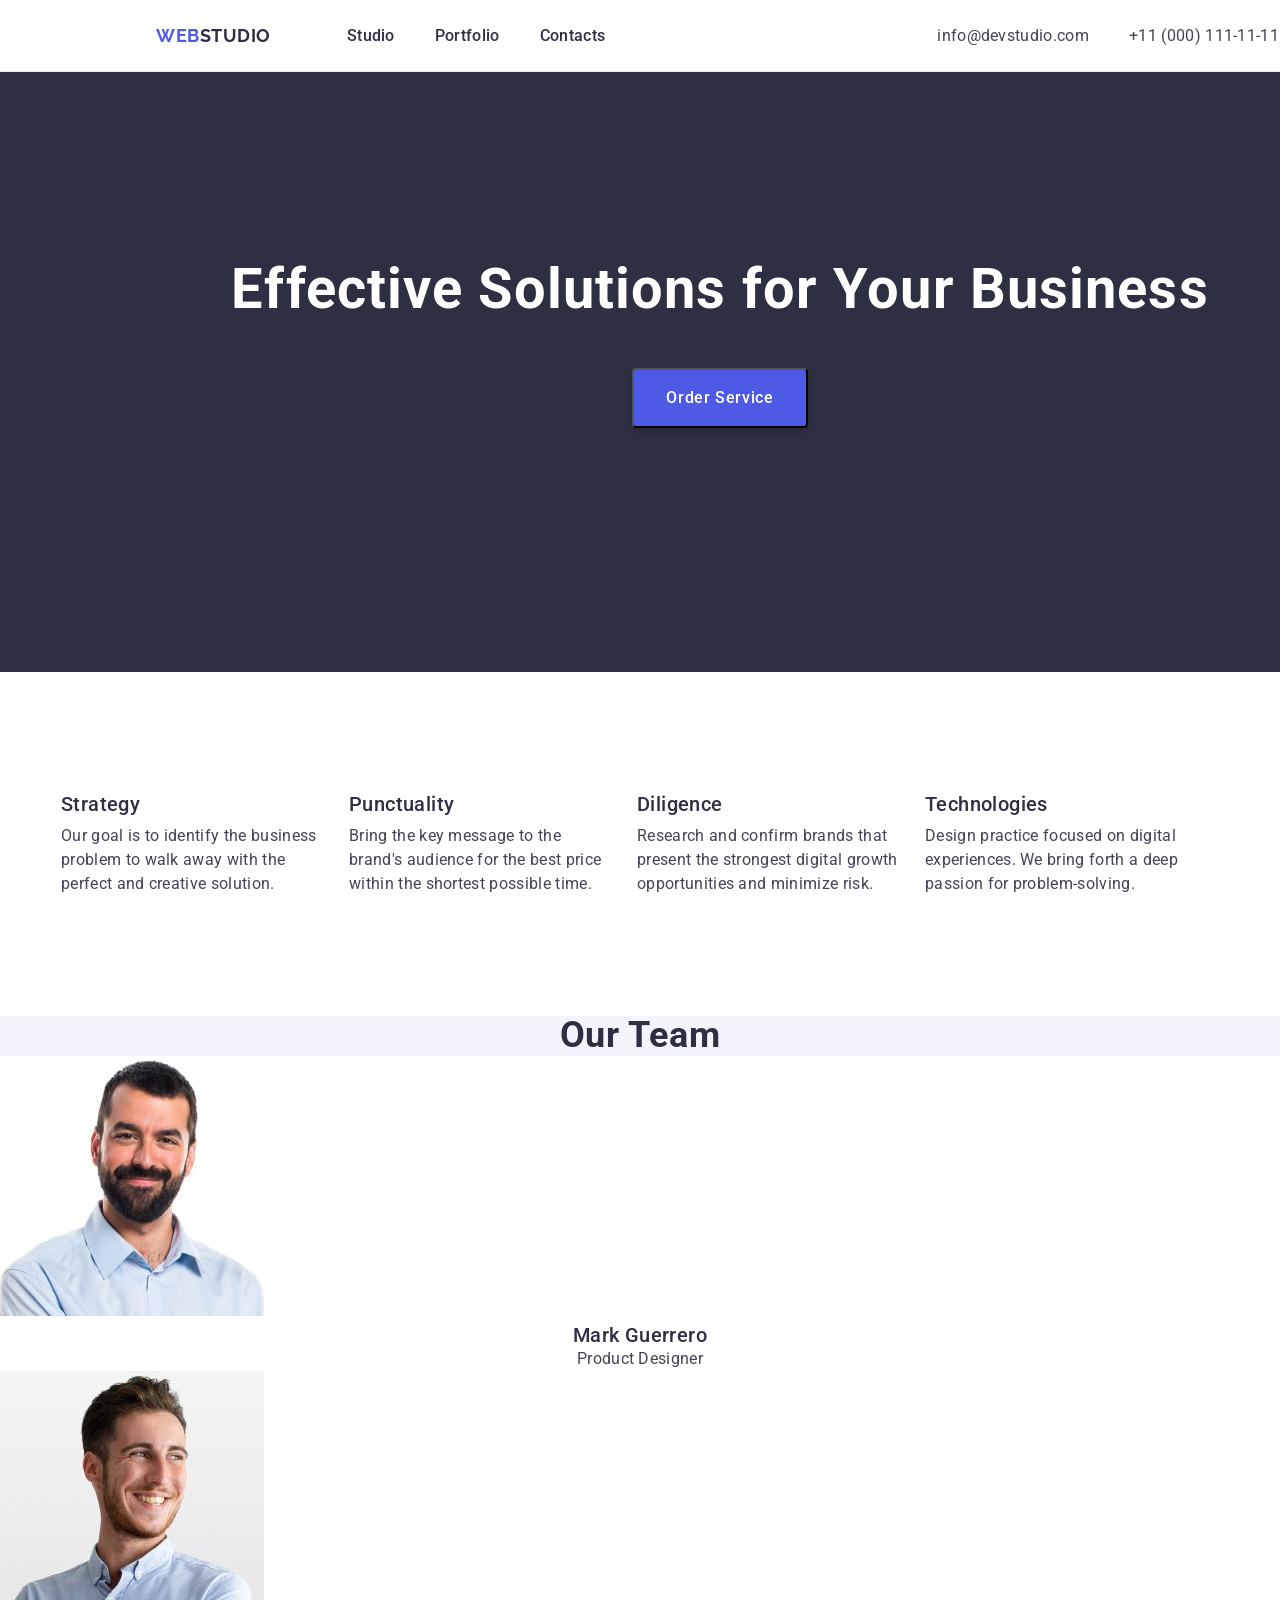
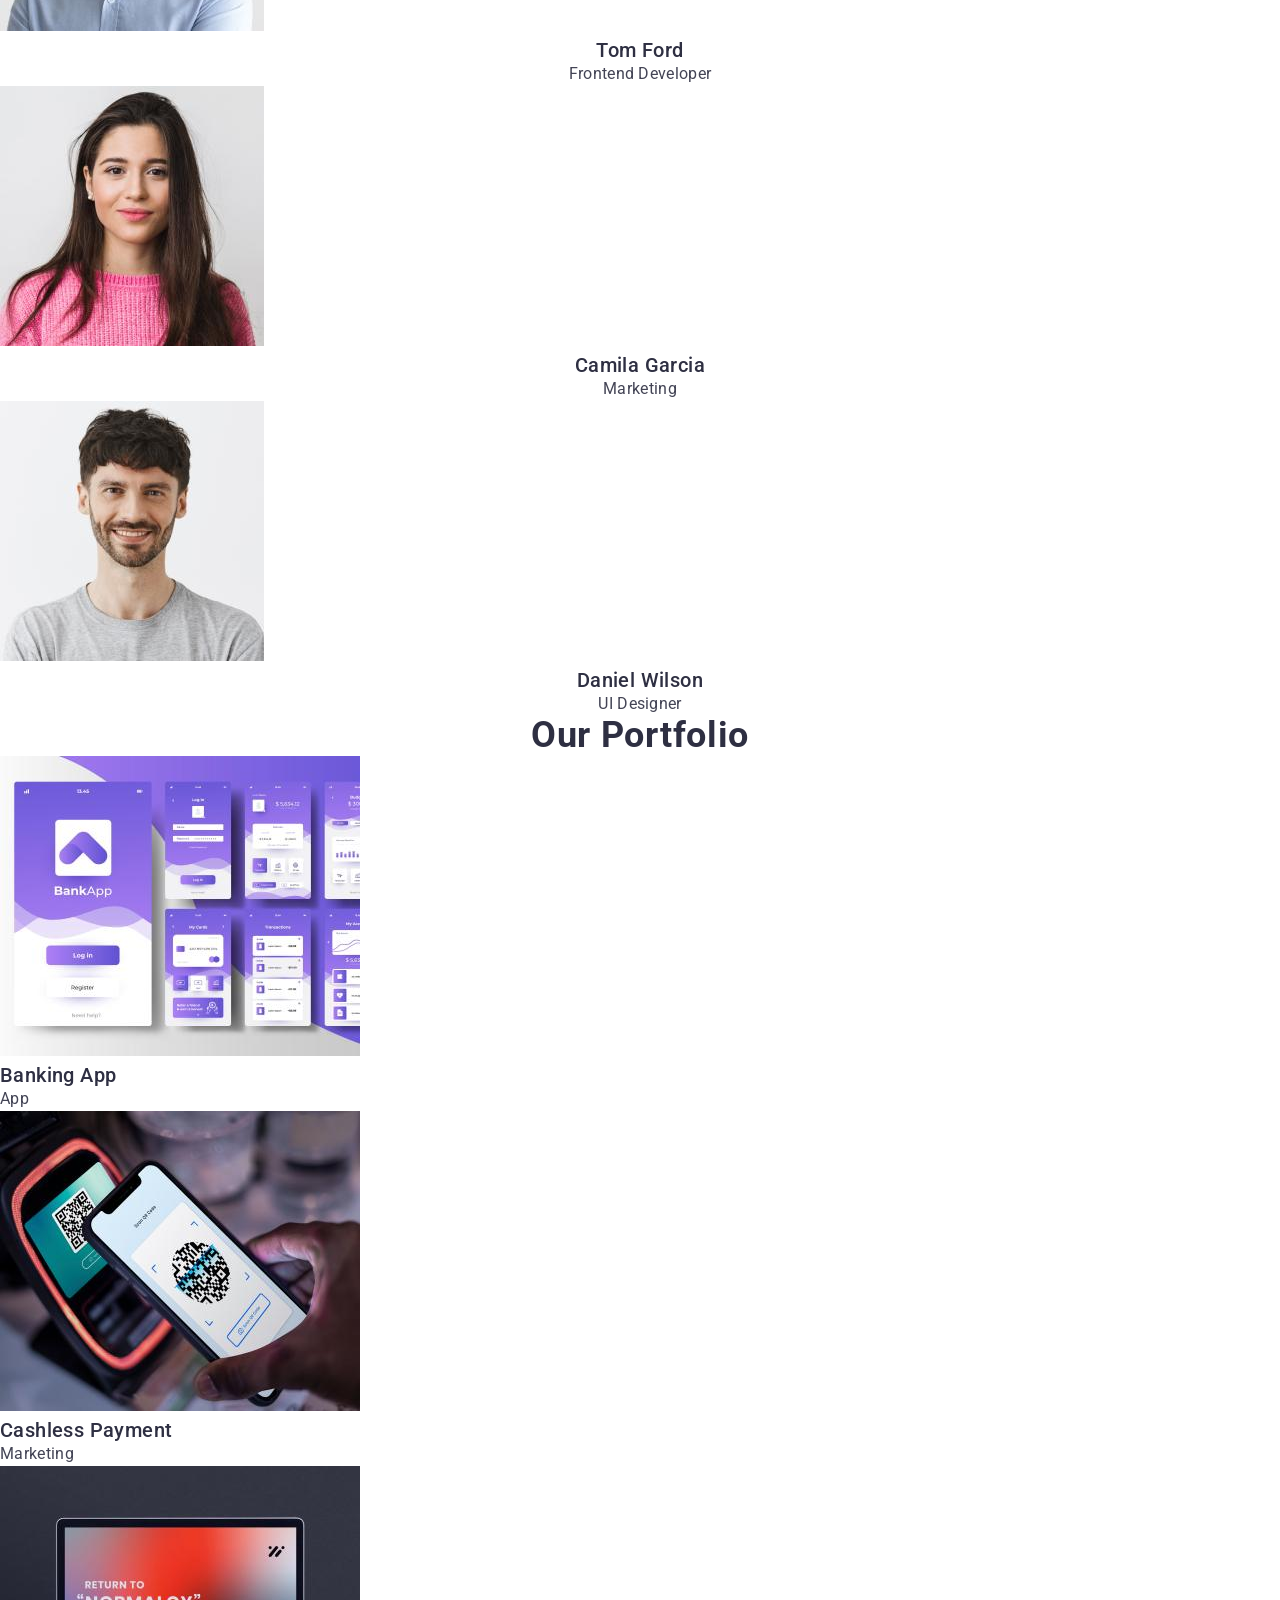
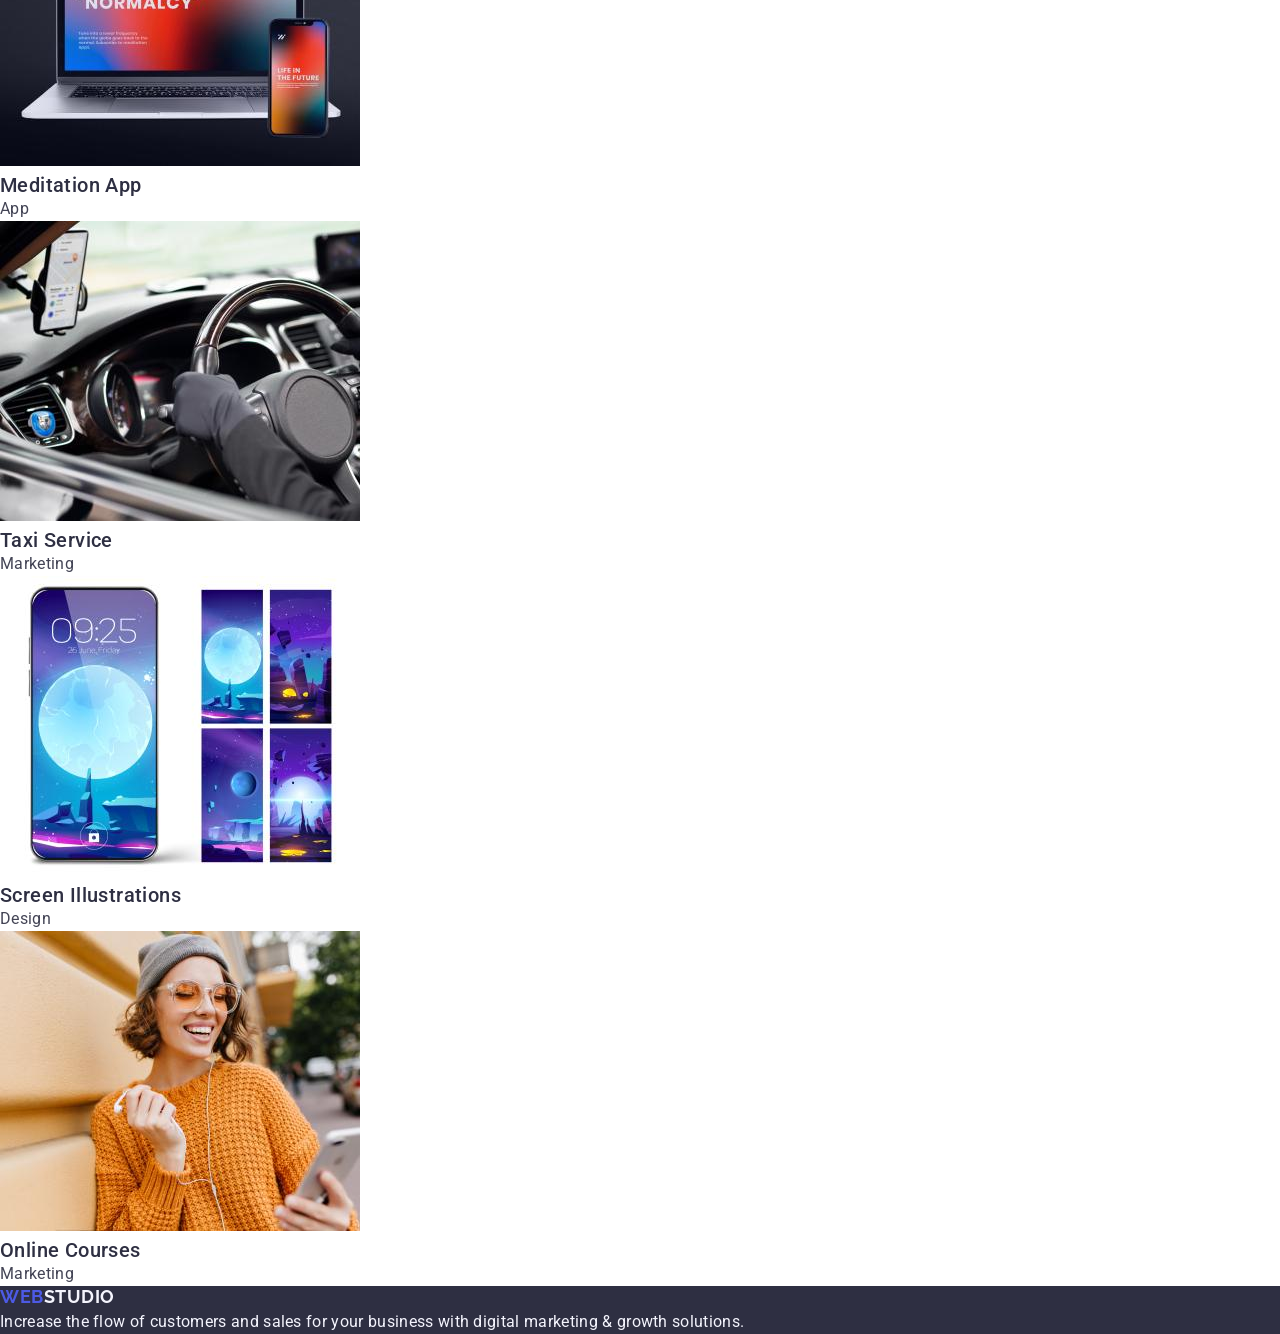
==== index.html @ db06103a "adds advantage" ====
<!DOCTYPE html>
<html lang="en">
<head>
    <meta charset="UTF-8">
    <meta name="viewport" content="width=device-width, initial-scale=1.0">
    <title>Document</title>
    <link rel="stylesheet" href="https://cdnjs.cloudflare.com/ajax/libs/modern-normalize/2.0.0/modern-normalize.css"/>
    <link rel="stylesheet" href="./css/style.css"/>
    <link rel="preconnect" href="https://fonts.googleapis.com">
    <link rel="preconnect" href="https://fonts.gstatic.com" crossorigin>
    <link href="https://fonts.googleapis.com/css2?family=Raleway:wght@800&family=Roboto:wght@400;500;700;900&display=swap"
        rel="stylesheet">

</head>

<body>
    <header class="header">
      
       <div class="container">
           
                <nav class="nav">
                       
                    <a href="./index.html" class="logo">Web<span class="web">Studio</span></a>
        
                    <ul class="nav-list">
                        <li><a href="./index.html" class="nav-link">Studio</a></li>
                        <li><a href="" class="nav-link">Portfolio</a></li>
                        <li><a href="" class="nav-link">Contacts</a></li>
                    </ul>
        
                </nav>
        
                <address>
                    <ul class="address-list">
                        <li><a href="mailto:info@devstudio.com" class="address-link">info@devstudio.com</a></li>
                        <li><a href="tel:+110001111111" class="address-link">+11 (000) 111-11-11</a></li>
                    </ul>
                </address>
       </div>
      

    </header>
    
    <main>
       
        <section class="hero"> 

    <div class="container">
        
            <h1 class="main-title">Effective Solutions for Your Business</h1>
            <button class="button" type="button">Order Service</button>
    </div>

        </section>

         <section class="advantage">

          <div class="container">
                <h2 hidden class="title">Advantage</h2>
    
                <ul class="advantage-list">
                    <li class="advantage-item">
                        <h3 class="advantage-title">Strategy</h3>
                        <p class="advantage-text">Our goal is to identify the business problem to walk away with the perfect and creative solution.</p>
                    </li>
                    <li class="advantage-item">
                        <h3 class="advantage-title">Punctuality</h3>
                        <p class="advantage-text">Bring the key message to the brand's audience for the best price within the shortest possible time.</p>
                    </li>
                    <li class="advantage-item">
                        <h3 class="advantage-title">Diligence</h3>
                        <p class="advantage-text">Research and confirm brands that present the strongest digital growth opportunities and minimize risk.</p>
                    </li>
                    <li class="advantage-item">
                        <h3 class="advantage-title">Technologies</h3>
                        <p class="advantage-text">Design practice focused on digital experiences. We bring forth a deep passion for problem-solving.</p>
                    </li>
                </ul>
          </div>
         </section>

        <section class="team">

            
            <h2 class="title">Our Team</h2>

            <ul class="team-list">
                <li class="card">
                    <img src="./images/MarkGuerrero.jpg" alt="Mark Guerrero" width="264" height="260" />
                    <h3 class="name">Mark Guerrero</h3>
                    <p class="team-text">Product Designer</p>
                </li>
                <li class="card">
                    <img src="./images/TomFord.jpg" alt="Tom Ford" width="264" height="260" />
                    <h3 class="name">Tom Ford</h3>
                    <p class="team-text">Frontend Developer</p>
                </li>
                <li class="card">
                    <img src="./images/CamilaGarcia.jpg" alt="Camila Garcia" width="264" height="260" />
                    <h3 class="name">Camila Garcia</h3>
                    <p class="team-text">Marketing</p>
                </li>
                <li class="card">
                    <img src="./images/DanielWilson.jpg" alt="Daniel Wilson" width="264" height="260" />
                    <h3 class="name">Daniel Wilson</h3>
                    <p class="team-text">UI Designer</p>
                </li>
            </ul>

        </section>

        <section class="portfolio">

            <h2 class="title">Our Portfolio</h2>

            <ul class="app-list">
                <li>
                    <img src="./images/bankingapp.jpg" alt="Banking App" width="360" height="300"/>
                    <h3 class="app">Banking App</h3>
                    <p class="app-text">App</p>
                </li>
                <li>
                    <img src="./images/cashlesspayment.jpg" alt="Cashless Payment" width="360" height="300"/>
                    <h3 class="app">Cashless Payment</h3>
                    <p class="app-text">Marketing</p>
                </li>
                <li>
                    <img src="./images/meditationapp.jpg" alt="Meditation App" width="360" height="300"/>
                    <h3 class="app">Meditation App</h3>
                    <p class="app-text">App</p>
                </li>
                <li>
                    <img src="./images/taxiservice.jpg" alt="Taxi Service" width="360" height="300"/>
                    <h3 class="app">Taxi Service</h3>
                    <p class="app-text">Marketing</p>
                </li>
                <li>
                    <img src="./images/screenjllustrations.jpg" alt="Screen Illustrations" width="360" height="300"/>
                    <h3 class="app">Screen Illustrations</h3>
                    <p class="app-text">Design</p>
                </li>
                <li>
                    <img src="./images/onlinecourses.jpg" alt="Online Courses" width="360" height="300"/>
                    <h3 class="app">Online Courses</h3>
                    <p class="app-text">Marketing</p>
                </li>
            </ul>
        </section>
        
    </main>

    <footer class="footer">
        <a href="./index.html" class="footer-logo">Web<span class="studio">Studio</span></a>
        <p class="footer-text">Increase the flow of customers and sales for your business with digital marketing & growth solutions.</p>
    </footer>
</body>
</html>
---- css/style.css ----
body{
    font-family: "Roboto", sans-serif;
    font-size: 16px;
    line-height: 24px;
    color: #434455;
    background-color: #FFFFFF;
}

h1,
h2,
h3,
p {
    margin-top: 0;
    margin-bottom: 0;
}

ul{
    list-style-type: none;
}

ul,
ol {
    margin-top: 0;
    margin-bottom: 0;
    padding-left: 0;
}

a{ 
    text-decoration: none;
    font-style: normal;
    letter-spacing: 0.02em;
}
a:hover,
a:focus{
    color: #404BBF;
}


p{
    font-size: 16px;
    line-height: 1.5;
    letter-spacing: 0.02em;
    color: #434455;
}
.container {
    max-width: 1158px;
    margin-left: 156px;
    margin-right: 156px;
}

/* HEADER */

.header {
    display: flex;
    justify-content: space-between;
    align-items: center;
    width: 1440px;
    height: 72px;
    flex-shrink: 0;
    border-bottom: 1px solid var(--CORNFLOWER, #E7E9FC);
    padding-top: 24px;
    padding-bottom: 24px;
    margin-right: auto;
    margin-left: auto;
}

.header .container {
    display: flex;
}

.logo{
    font-family: "Raleway",sans-serif;
    font-size: 18px;
    font-weight: bold;
    line-height: 1.17;
    letter-spacing: 0.03em;
    text-transform: uppercase;
    color: #4D5AE5
}

.web{
    color: #2E2F42;
}

/* NAV */

.nav {
    display: flex;
    align-items: center;
}

.nav-list {
    display: inline-flex;
    align-items: flex-start;
    gap: 40px;
    margin-left: 76px;
    margin-right: 332px;
}
.nav-link{
    line-height: 1.5;
    letter-spacing: 0.02em;
    font-weight: 500;
    color: #2E2F42;
}

.list-link:active{
   text-decoration: underline;
   color: #404BBF;
}

.address-list {
    display: flex;
    gap: 40px;
}

.address-link{
    font-size: 16px;
    line-height: 1.5;
    letter-spacing: 0.02em;
    color: #434455;
}

  /* HERO */

  .main-title{
    text-align: center;
    font-size: 56px;
    line-height: 1.07;
    letter-spacing: 0.02em;
   color: #FFFFFF;
   margin-top: 68px;
  }

 .hero{
    padding-top: 120px;
    padding-bottom: 120px;
    width: 1440px;
    height: 600px;
    flex-shrink: 0;
    background-color: #2E2F42;
    margin-left: auto;
    margin-right: auto;
 }

 .button{
    font-family: "Roboto", sans-serif;
    font-weight: 500;
    font-size: 16px;
    line-height: 1.5;
    letter-spacing: 0.04em;
    color: #FFFFFF;
    background-color: #4D5AE5;
    cursor: pointer;

    display: block;
    padding: 16px 32px;
    align-items: flex-start;
    gap: 10px;
    border-radius: 4px;
    box-shadow: 0px 4px 4px 0px rgba(0, 0, 0, 0.15);
    margin-top: 48px;
    margin-bottom: 68px;
   margin-left: auto;
   margin-right: auto;
 }
 .button:hover,
 .button:focus{
    background-color: #404BBF;
 }

 /* ADVANTAGE */

.advantage {
    padding-top: 120px;
    padding-bottom: 120px;
    
   
}

.advantage .container {
    margin-left: auto;
    margin-right: auto;
}

 .advantage-title{
    font-size: 20px;
    font-weight: 500;
    line-height: 1.2;
    letter-spacing: 0.02em;
    color: #2E2F42;
 }

 .advantage-list {
    display: flex;
    gap: 24px; 
  
 }

 .advantage-item {
    display: flex;
        width: 264px;
        flex-direction: column;
        align-items: flex-start;
        gap: 8px;
 }
 .advantage-text{
    font-size: 16px;
    line-height: 1.5;
    letter-spacing: 0.02em;
    color: #434455;
 }


  /* OUR TEAM */

.team{
    background-color: #F4F4FD;
}

  .title{
    font-size: 36px;
    line-height: 1.11;
    letter-spacing: 0.02em;
    text-align: center;
    text-transform: capitalize;
    color: #2E2F42;
  }
.name{
    text-align: center;
    font-size: 20px;
    font-weight: 500;
    line-height: 1.2;
    letter-spacing: 0.02em;
    color: #2E2F42;
}
.team-text{
    text-align: center;
    font-size: 16px;
    line-height: 1.5;
    letter-spacing: 0.02em;
    color: #434455;
}
.card{
    color: #2E2F42;
    background-color: #FFFFFF;
}

  /* PORTFOLIO */

.title{
    font-size: 36px;
    line-height: 1.11;
    letter-spacing: 0.02em;
    text-align: center;
    text-transform: capitalize;
    color: #2E2F42;
  }

.app{
    font-size: 20px;
    font-weight: 500;
    line-height: 1.2;
    letter-spacing: 0.02em;
    color: #2E2F42;     
    }

.app-text{
    font-size: 16px;
    line-height: 1.5;
    letter-spacing: 0.02em;
    color: #434455;
  }



 /* FOOTER */

 .footer{
    background-color: #2E2F42;
 }

 .footer-logo{
    font-family: "Raleway",sans-serif;
    font-size: 18px;
    font-weight: bold;
    line-height: 1.17;
    letter-spacing: 0.03em;
    text-transform: uppercase;
    color: #4D5AE5;
 }
 .studio{
    color: #F4F4FD;
 }
 .footer-text{
     line-height: 1.5;
     letter-spacing: 0.02em;
     color: #F4F4FD;
 }
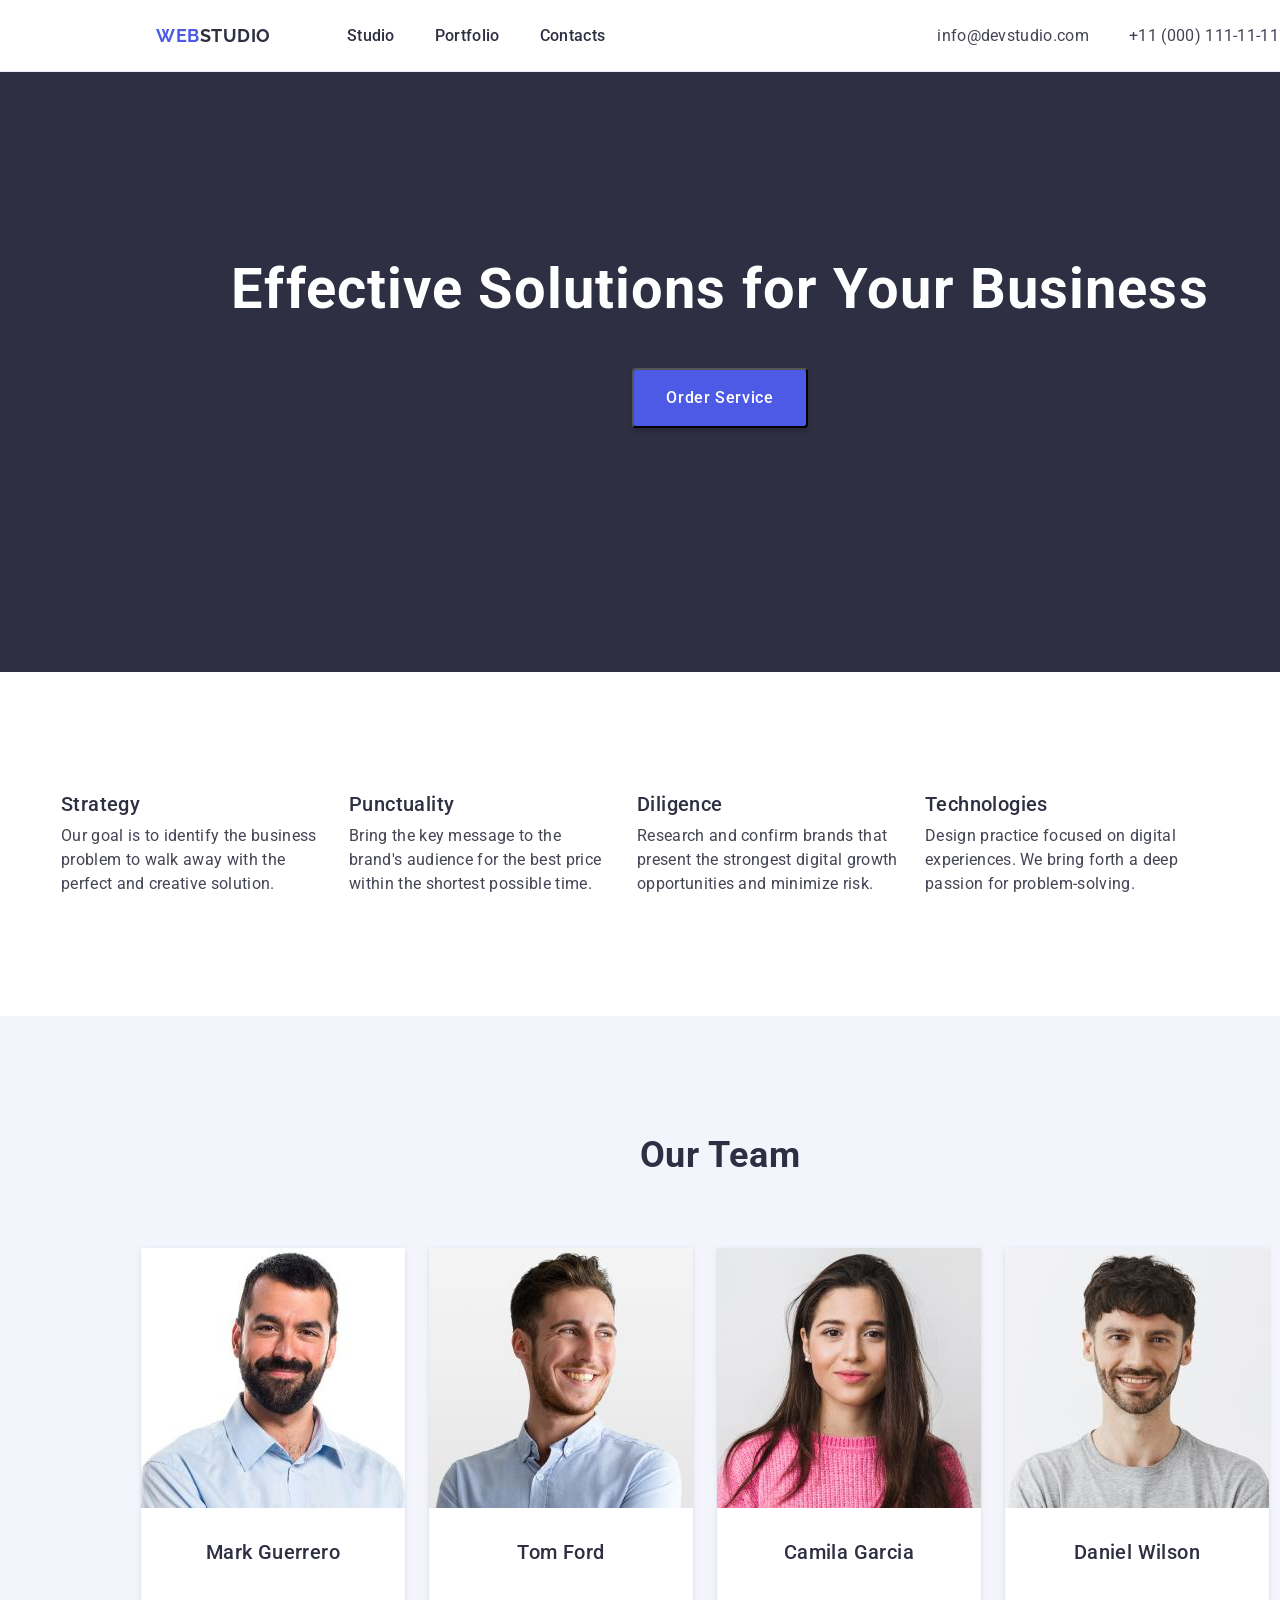
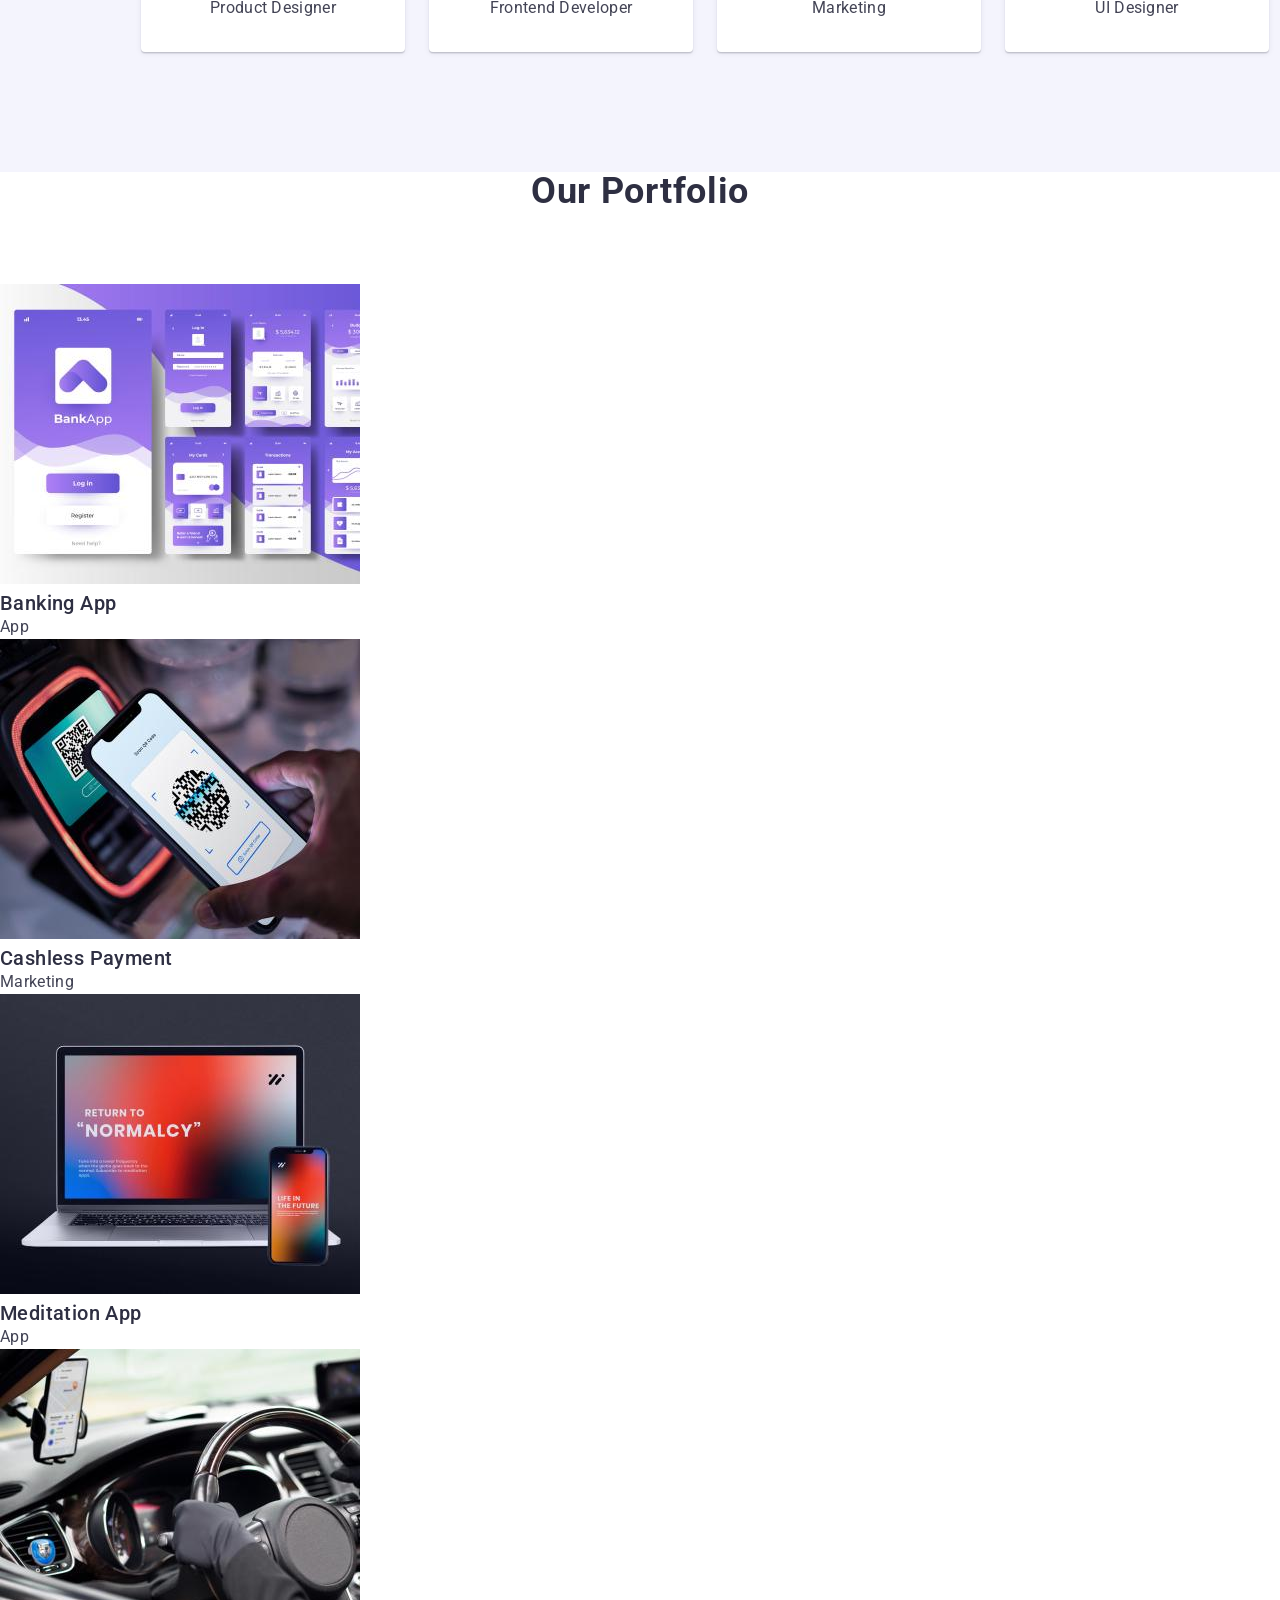
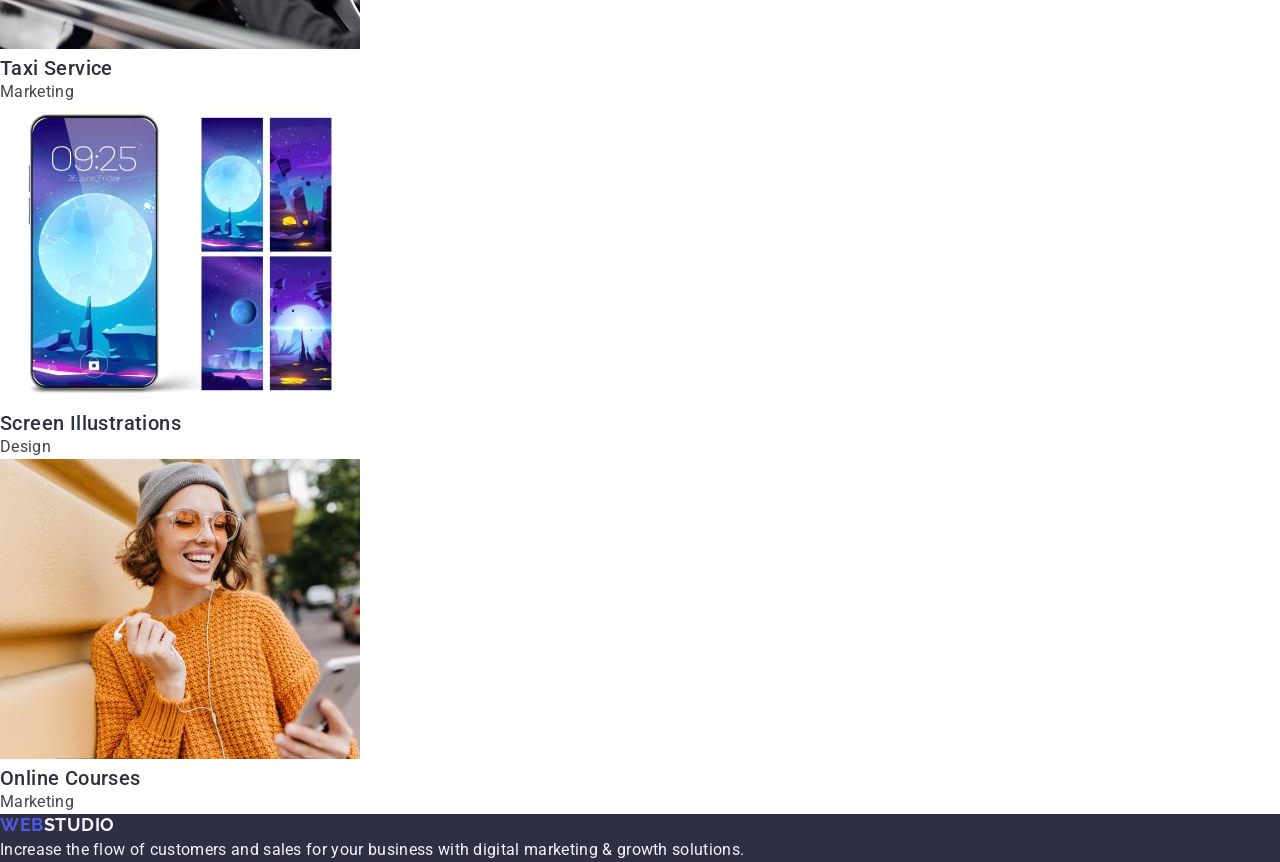
==== commit 72448270: "adds our team" ====
--- a/index.html
+++ b/index.html
@@ -81,31 +81,33 @@
 
         <section class="team">
 
-            
-            <h2 class="title">Our Team</h2>
-
-            <ul class="team-list">
-                <li class="card">
-                    <img src="./images/MarkGuerrero.jpg" alt="Mark Guerrero" width="264" height="260" />
-                    <h3 class="name">Mark Guerrero</h3>
-                    <p class="team-text">Product Designer</p>
-                </li>
-                <li class="card">
-                    <img src="./images/TomFord.jpg" alt="Tom Ford" width="264" height="260" />
-                    <h3 class="name">Tom Ford</h3>
-                    <p class="team-text">Frontend Developer</p>
-                </li>
-                <li class="card">
-                    <img src="./images/CamilaGarcia.jpg" alt="Camila Garcia" width="264" height="260" />
-                    <h3 class="name">Camila Garcia</h3>
-                    <p class="team-text">Marketing</p>
-                </li>
-                <li class="card">
-                    <img src="./images/DanielWilson.jpg" alt="Daniel Wilson" width="264" height="260" />
-                    <h3 class="name">Daniel Wilson</h3>
-                    <p class="team-text">UI Designer</p>
-                </li>
-            </ul>
+          <div class="container">
+                
+                <h2 class="title">Our Team</h2>
+    
+                <ul class="team-list">
+                    <li class="team-card">
+                        <img src="./images/MarkGuerrero.jpg" alt="Mark Guerrero" width="264" height="260" />
+                        <h3 class="name">Mark Guerrero</h3>
+                        <p class="team-text">Product Designer</p>
+                    </li>
+                    <li class="team-card">
+                        <img src="./images/TomFord.jpg" alt="Tom Ford" width="264" height="260" />
+                        <h3 class="name">Tom Ford</h3>
+                        <p class="team-text">Frontend Developer</p>
+                    </li>
+                    <li class="team-card">
+                        <img src="./images/CamilaGarcia.jpg" alt="Camila Garcia" width="264" height="260" />
+                        <h3 class="name">Camila Garcia</h3>
+                        <p class="team-text">Marketing</p>
+                    </li>
+                    <li class="team-card">
+                        <img src="./images/DanielWilson.jpg" alt="Daniel Wilson" width="264" height="260" />
+                        <h3 class="name">Daniel Wilson</h3>
+                        <p class="team-text">UI Designer</p>
+                    </li>
+                </ul>
+          </div>
 
         </section>
 
--- a/css/style.css
+++ b/css/style.css
@@ -174,7 +174,6 @@
     padding-top: 120px;
     padding-bottom: 120px;
     
-   
 }
 
 .advantage .container {
@@ -213,19 +212,47 @@
 
   /* OUR TEAM */
 
+.team .container {
+    margin-left: auto;
+    margin-right: auto;
+}
+
 .team{
+    width: 1440px;
+    padding-top: 120px;
+    padding-bottom: 120px;
+    margin-left: auto;
+    margin-right: auto;
     background-color: #F4F4FD;
 }
 
-  .title{
+  .title {
     font-size: 36px;
     line-height: 1.11;
     letter-spacing: 0.02em;
     text-align: center;
     text-transform: capitalize;
     color: #2E2F42;
+    margin-bottom: 72px;
   }
-.name{
+
+.team-list {
+    display: flex;
+    gap: 24px;
+}  
+
+.team-card {
+    display: inline-flex;
+        padding-bottom: 32px;
+        flex-direction: column;
+        justify-content: center;
+        align-items: center;
+        gap: 32px;
+        border-radius: 0px 0px 4px 4px;
+        background: var(--WHITE, #FFF);
+        box-shadow: 0px 2px 1px 0px rgba(46, 47, 66, 0.08), 0px 1px 1px 0px rgba(46, 47, 66, 0.16), 0px 1px 6px 0px rgba(46, 47, 66, 0.08);
+}
+.name {
     text-align: center;
     font-size: 20px;
     font-weight: 500;
@@ -233,14 +260,14 @@
     letter-spacing: 0.02em;
     color: #2E2F42;
 }
-.team-text{
-    text-align: center;
-    font-size: 16px;
-    line-height: 1.5;
-    letter-spacing: 0.02em;
-    color: #434455;
-}
-.card{
+.team-text {
+    text-align: center;
+    font-size: 16px;
+    line-height: 1.5;
+    letter-spacing: 0.02em;
+    color: #434455;
+}
+.team-card {
     color: #2E2F42;
     background-color: #FFFFFF;
 }
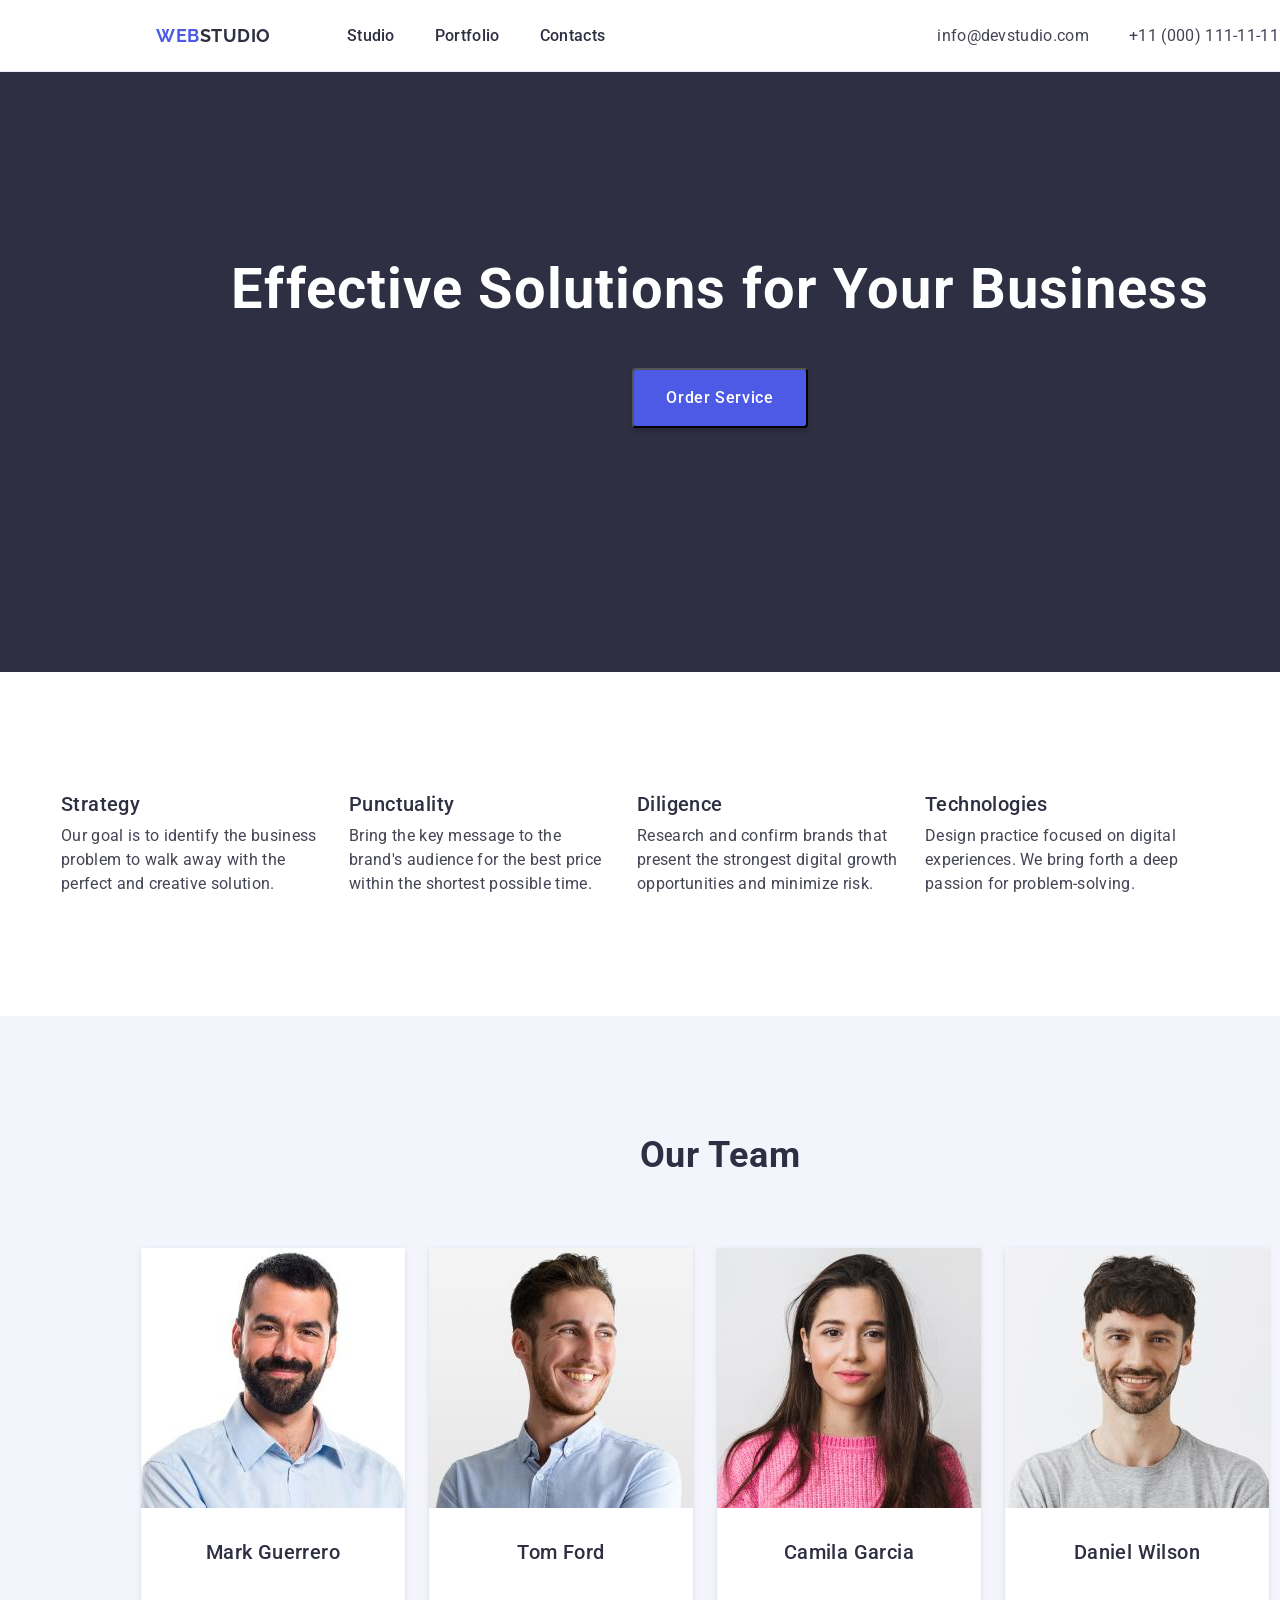
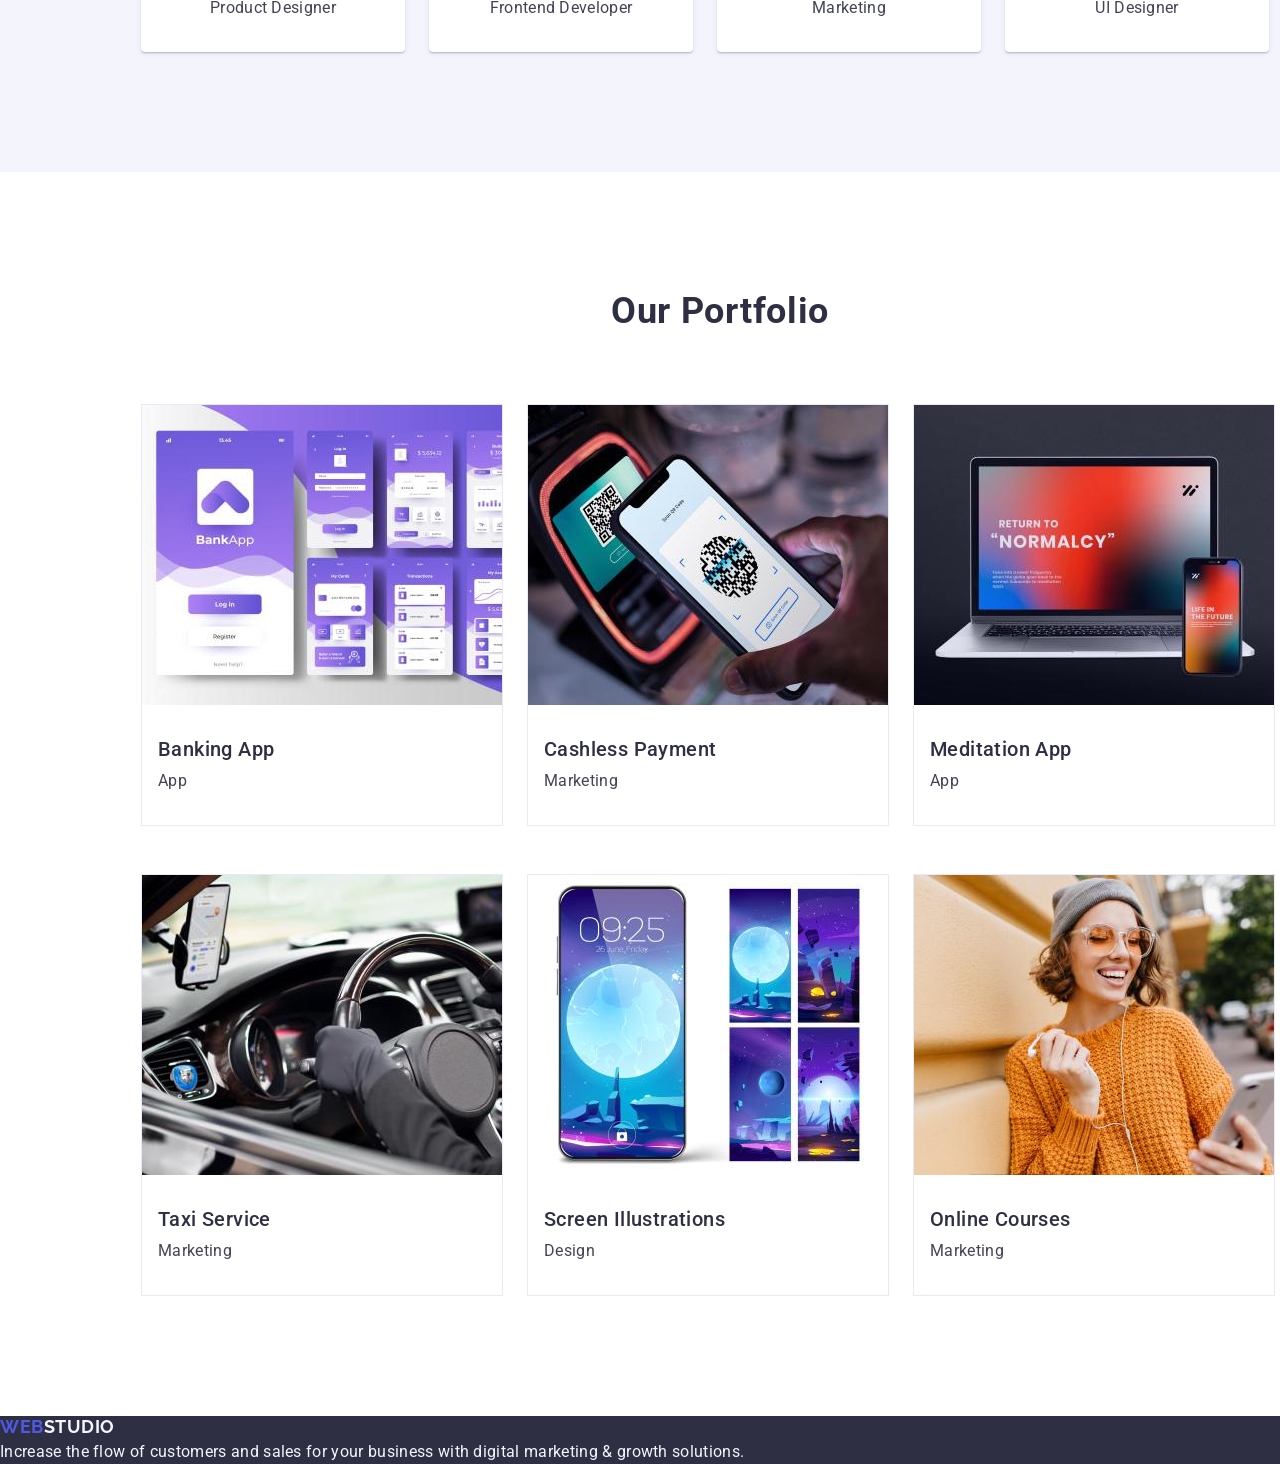
==== commit 3538e984: "adds portfolio" ====
--- a/index.html
+++ b/index.html
@@ -112,41 +112,43 @@
         </section>
 
         <section class="portfolio">
-
-            <h2 class="title">Our Portfolio</h2>
-
-            <ul class="app-list">
-                <li>
-                    <img src="./images/bankingapp.jpg" alt="Banking App" width="360" height="300"/>
-                    <h3 class="app">Banking App</h3>
-                    <p class="app-text">App</p>
-                </li>
-                <li>
-                    <img src="./images/cashlesspayment.jpg" alt="Cashless Payment" width="360" height="300"/>
-                    <h3 class="app">Cashless Payment</h3>
-                    <p class="app-text">Marketing</p>
-                </li>
-                <li>
-                    <img src="./images/meditationapp.jpg" alt="Meditation App" width="360" height="300"/>
-                    <h3 class="app">Meditation App</h3>
-                    <p class="app-text">App</p>
-                </li>
-                <li>
-                    <img src="./images/taxiservice.jpg" alt="Taxi Service" width="360" height="300"/>
-                    <h3 class="app">Taxi Service</h3>
-                    <p class="app-text">Marketing</p>
-                </li>
-                <li>
-                    <img src="./images/screenjllustrations.jpg" alt="Screen Illustrations" width="360" height="300"/>
-                    <h3 class="app">Screen Illustrations</h3>
-                    <p class="app-text">Design</p>
-                </li>
-                <li>
-                    <img src="./images/onlinecourses.jpg" alt="Online Courses" width="360" height="300"/>
-                    <h3 class="app">Online Courses</h3>
-                    <p class="app-text">Marketing</p>
-                </li>
-            </ul>
+            <div class="container">
+    
+                <h2 class="title">Our Portfolio</h2>
+    
+                <ul class="app-list">
+                    <li class="app-item">
+                        <img src="./images/bankingapp.jpg" alt="Banking App" width="360" height="300"/>
+                        <h3 class="app">Banking App</h3>
+                        <p class="app-text">App</p>
+                    </li>
+                    <li class="app-item">
+                        <img src="./images/cashlesspayment.jpg" alt="Cashless Payment" width="360" height="300"/>
+                        <h3 class="app">Cashless Payment</h3>
+                        <p class="app-text">Marketing</p>
+                    </li>
+                    <li class="app-item">
+                        <img src="./images/meditationapp.jpg" alt="Meditation App" width="360" height="300"/>
+                        <h3 class="app">Meditation App</h3>
+                        <p class="app-text">App</p>
+                    </li>
+                    <li class="app-item">
+                        <img src="./images/taxiservice.jpg" alt="Taxi Service" width="360" height="300"/>
+                        <h3 class="app">Taxi Service</h3>
+                        <p class="app-text">Marketing</p>
+                    </li>
+                    <li class="app-item">
+                        <img src="./images/screenjllustrations.jpg" alt="Screen Illustrations" width="360" height="300"/>
+                        <h3 class="app">Screen Illustrations</h3>
+                        <p class="app-text">Design</p>
+                    </li>
+                    <li class="app-item">
+                        <img src="./images/onlinecourses.jpg" alt="Online Courses" width="360" height="300"/>
+                        <h3 class="app">Online Courses</h3>
+                        <p class="app-text">Marketing</p>
+                    </li>
+                </ul>
+            </div>
         </section>
         
     </main>
--- a/css/style.css
+++ b/css/style.css
@@ -274,6 +274,19 @@
 
   /* PORTFOLIO */
 
+.portfolio {
+    width: 1440px;
+    padding-top: 120px;
+    padding-bottom: 120px;
+    margin-left: auto;
+    margin-right: auto;
+}
+
+.portfolio .container {
+    margin-left: auto;
+    margin-right: auto;
+}
+
 .title{
     font-size: 36px;
     line-height: 1.11;
@@ -283,18 +296,44 @@
     color: #2E2F42;
   }
 
+.app-list {
+    display: flex;
+    flex-wrap: wrap;
+    row-gap: 48px;
+    column-gap: 24px;
+}
+
+
+.app-item {
+    display: flex;
+    width: calc((100% - 120) / 6);
+    padding-bottom: 32px;
+    flex-direction: column;
+    align-items: flex-start;
+    /* gap: 32px; */
+    flex-shrink: 0;
+    border: 1px solid var(--CORNFLOWER, #E7E9FC);
+    background: var(--WHITE, #FFF);
+}
+
 .app{
     font-size: 20px;
     font-weight: 500;
     line-height: 1.2;
     letter-spacing: 0.02em;
-    color: #2E2F42;     
+    padding-left: 16px;
+    padding-right: 16px;
+    padding-bottom: 8px; 
+    padding-top: 32px; 
+    color: #2E2F42;   
     }
 
 .app-text{
     font-size: 16px;
     line-height: 1.5;
     letter-spacing: 0.02em;
+    padding-left: 16px;
+    padding-right: 16px;
     color: #434455;
   }
 
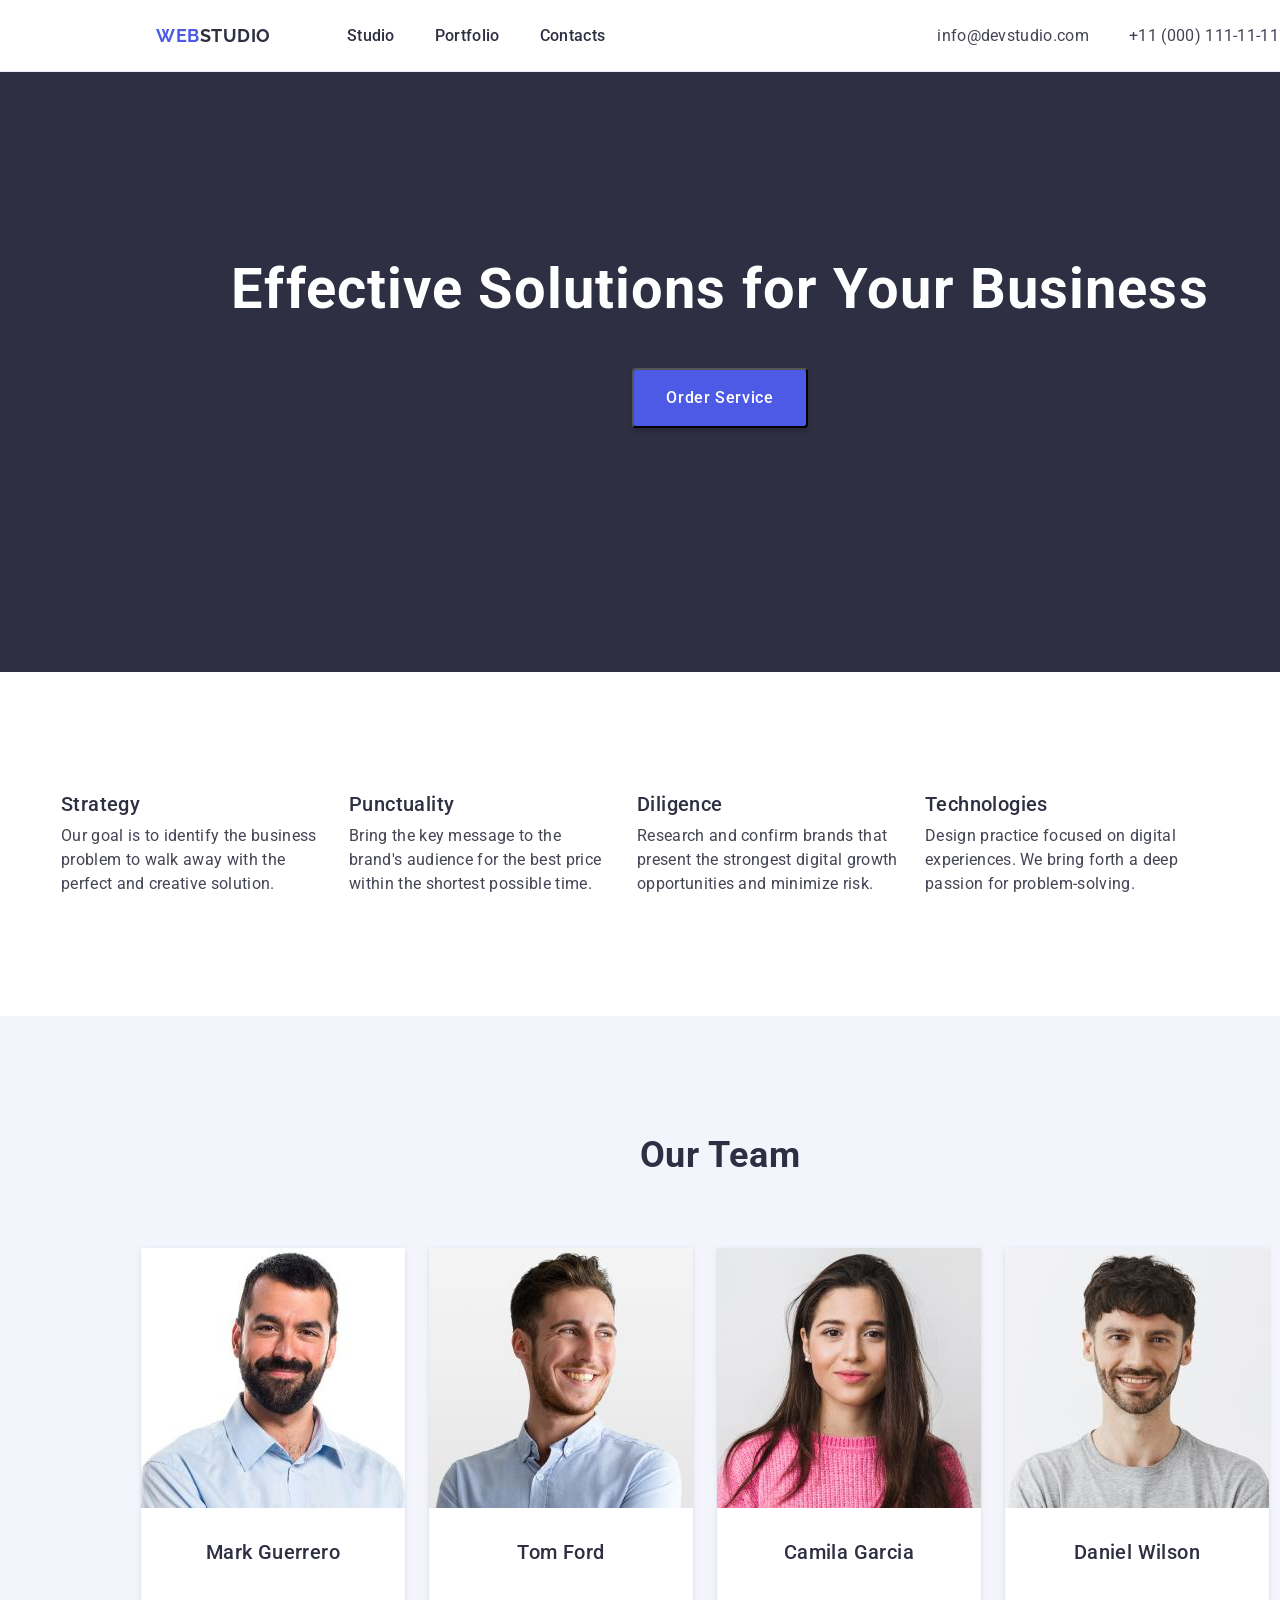
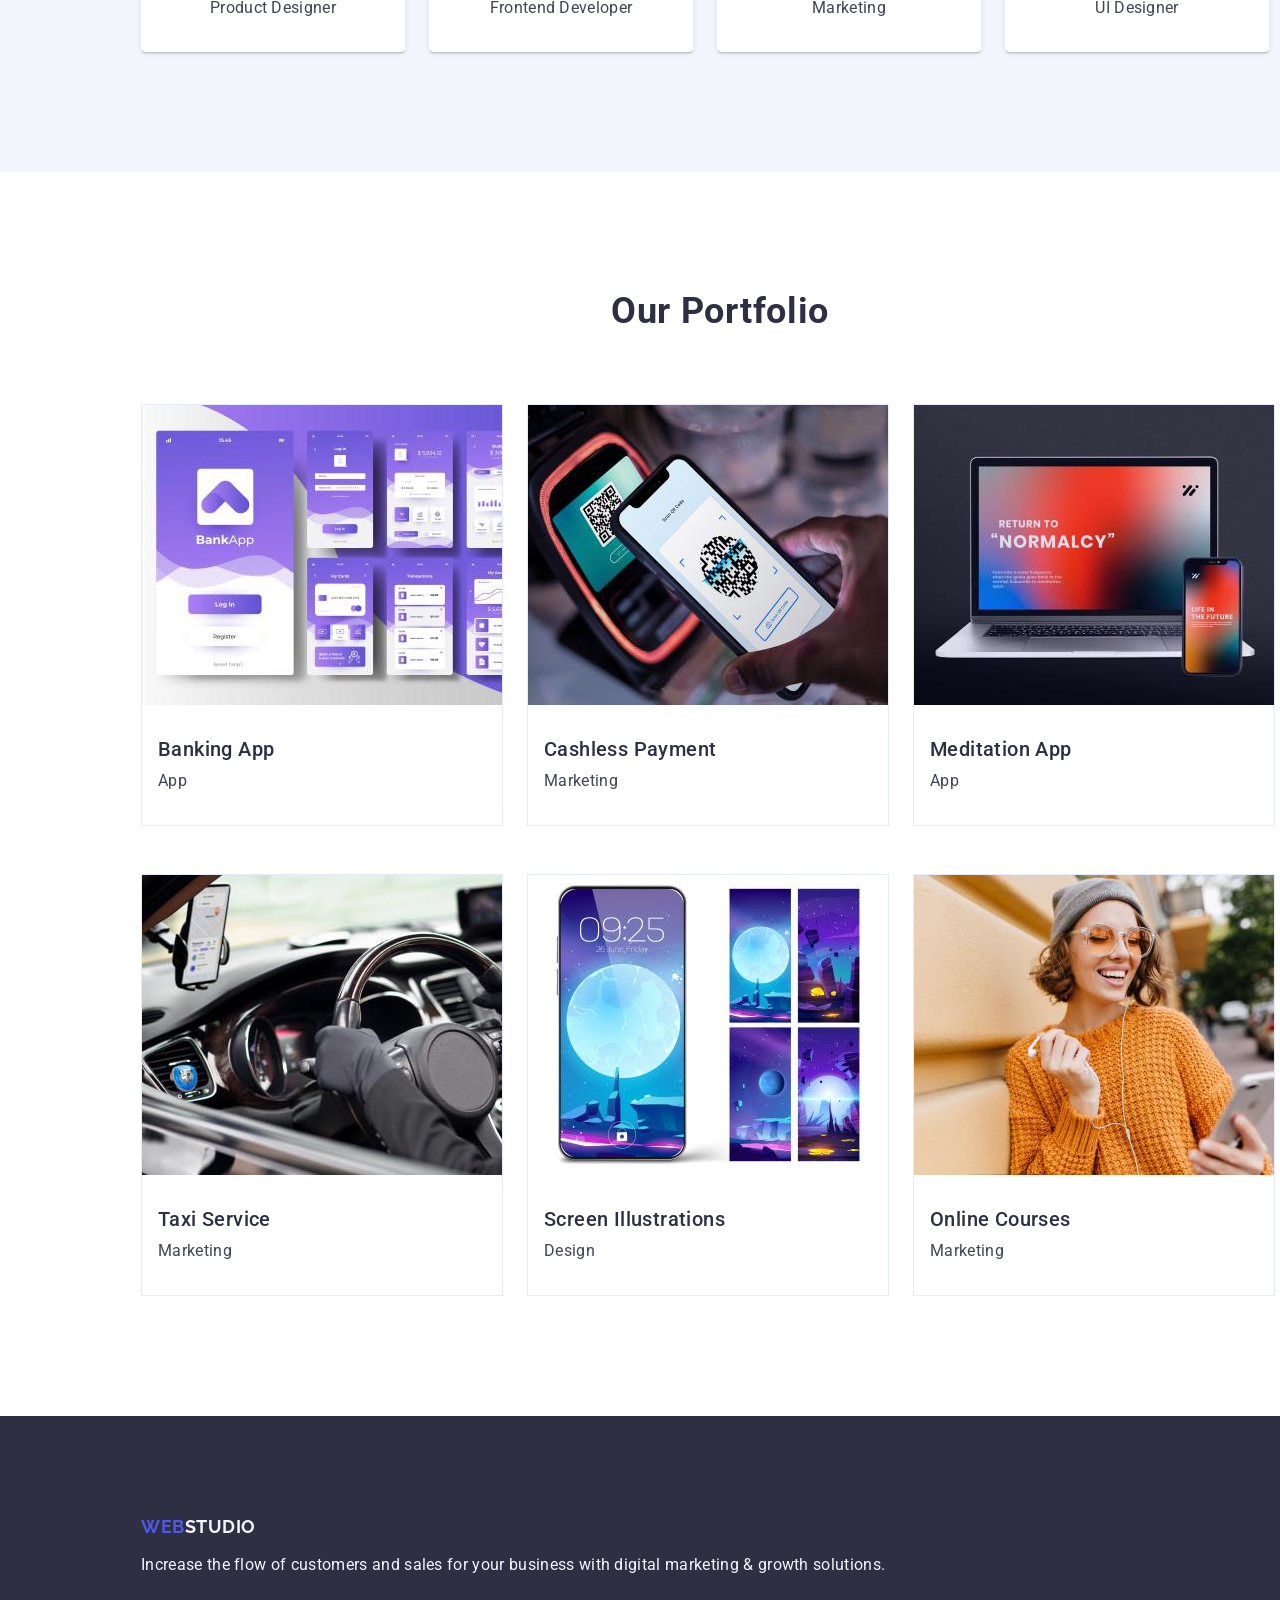
==== commit 450bba3b: "adds footer" ====
--- a/index.html
+++ b/index.html
@@ -154,8 +154,12 @@
     </main>
 
     <footer class="footer">
-        <a href="./index.html" class="footer-logo">Web<span class="studio">Studio</span></a>
-        <p class="footer-text">Increase the flow of customers and sales for your business with digital marketing & growth solutions.</p>
+        <div class="container">
+
+            <a href="./index.html" class="footer-logo">Web<span class="studio">Studio</span></a>
+            <p class="footer-text">Increase the flow of customers and sales for your business with digital marketing & growth solutions.</p>
+            
+        </div>
     </footer>
 </body>
 </html>
--- a/css/style.css
+++ b/css/style.css
@@ -342,7 +342,17 @@
  /* FOOTER */
 
  .footer{
+    width: 1440px;
+    height: 312px;
+    flex-shrink: 0;
+    margin-left: auto;
+    margin-right: auto;
     background-color: #2E2F42;
+ }
+
+ .footer .container {
+    margin-left: auto;
+    margin-right: auto;
  }
 
  .footer-logo{
@@ -353,6 +363,10 @@
     letter-spacing: 0.03em;
     text-transform: uppercase;
     color: #4D5AE5;
+
+    display: block;
+    padding-top: 100px;
+    margin-bottom: 16px;
  }
  .studio{
     color: #F4F4FD;
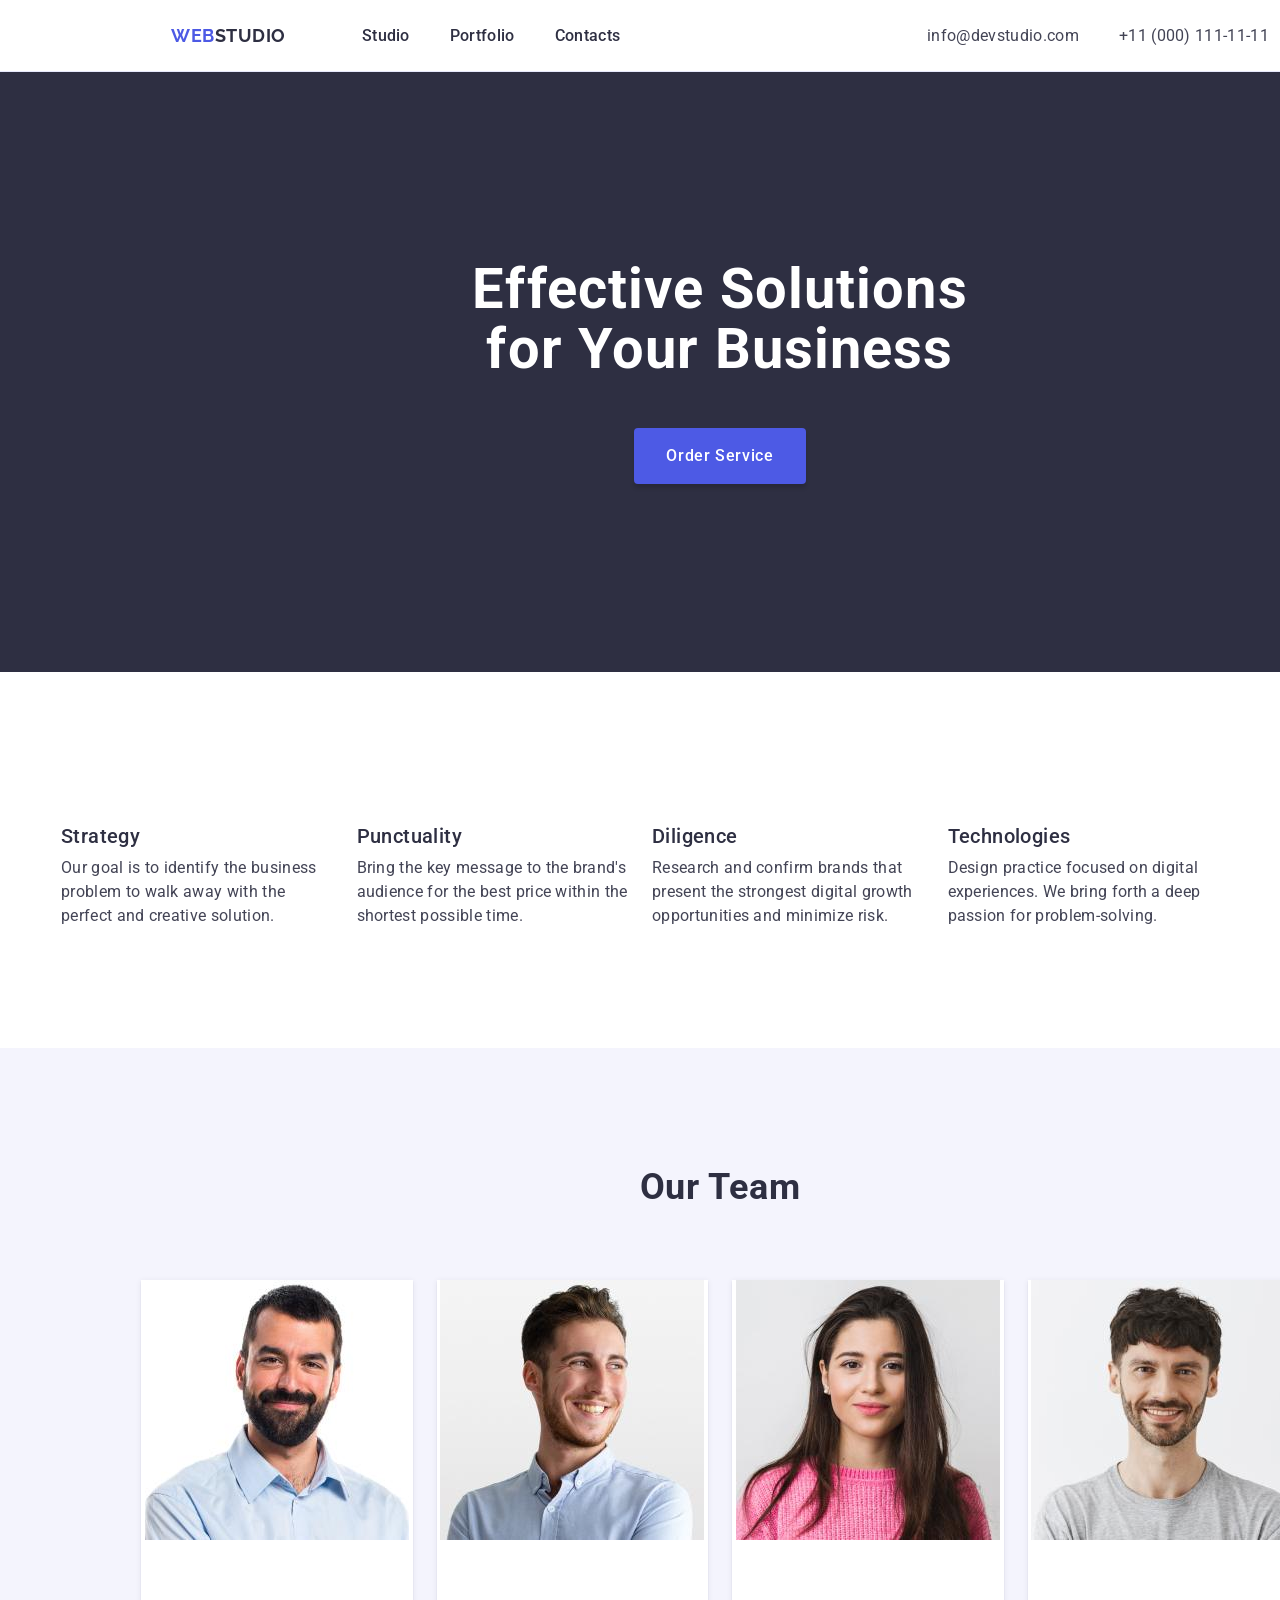
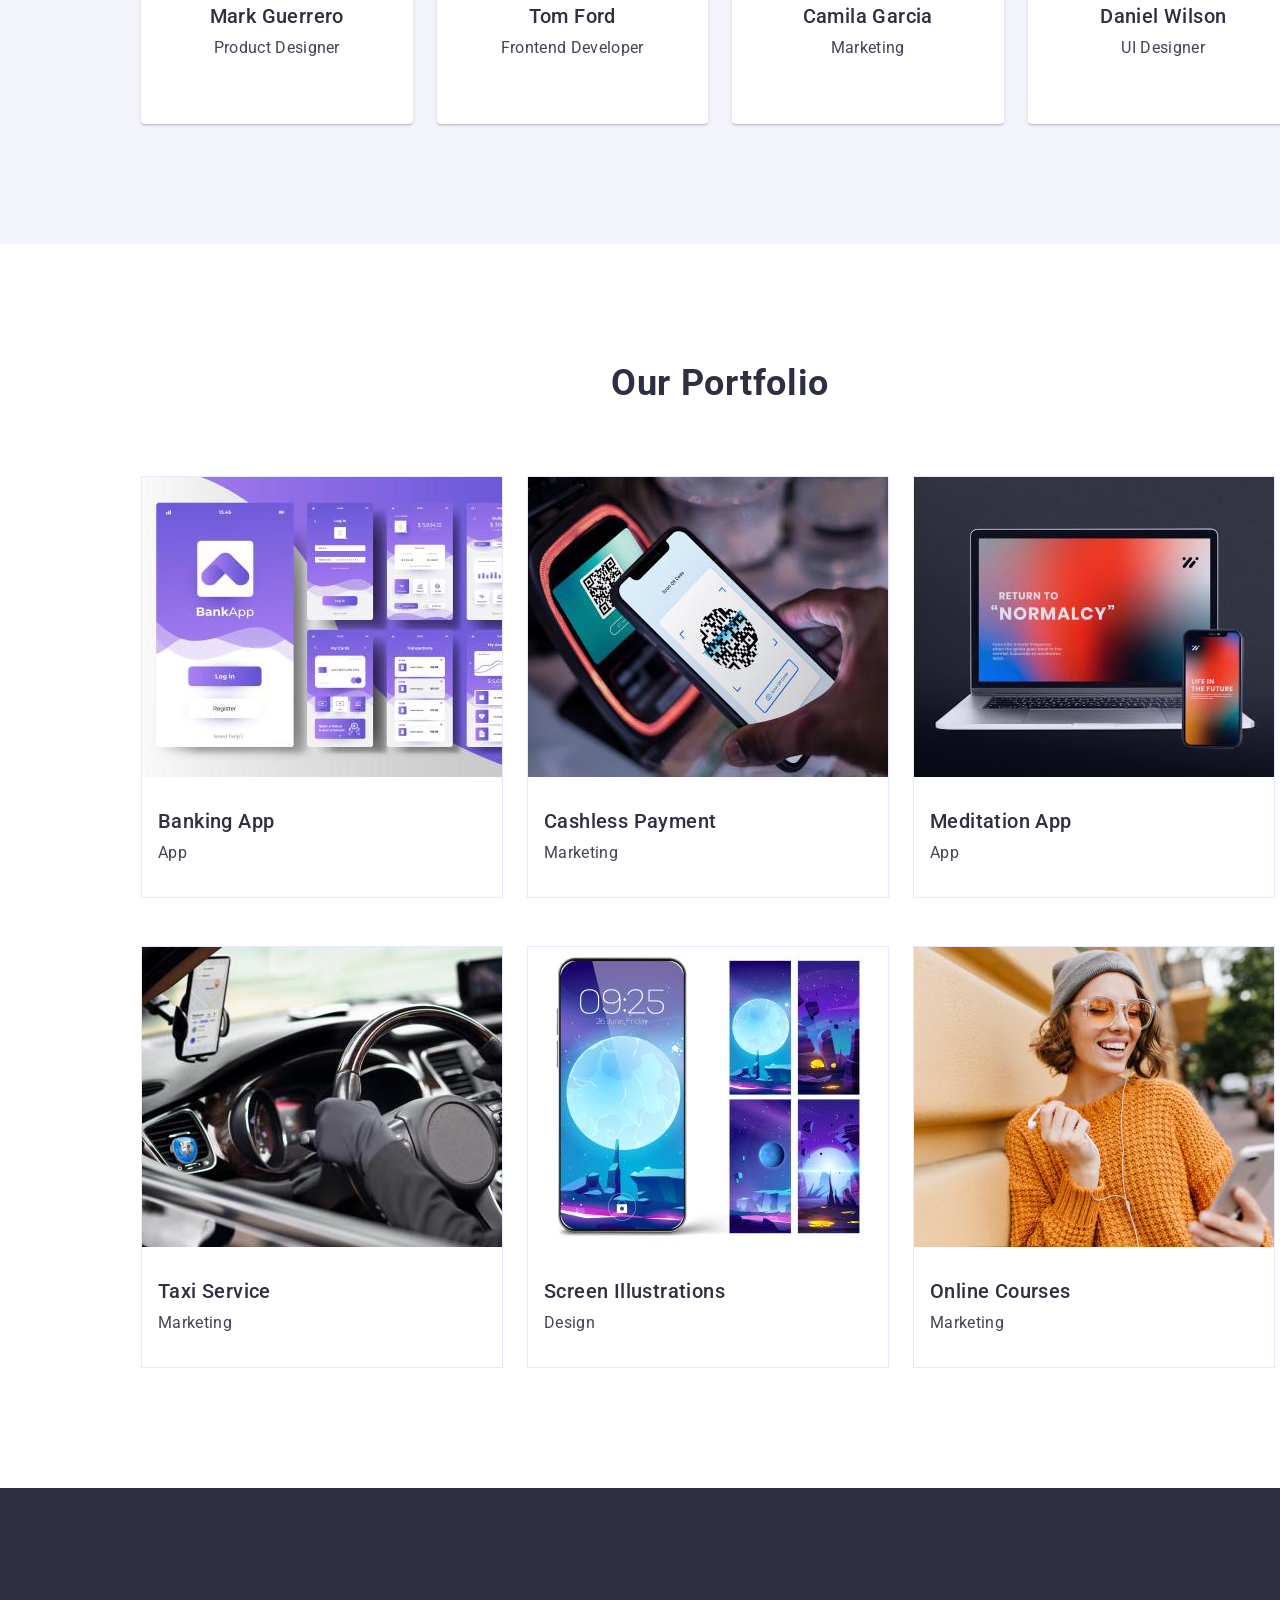
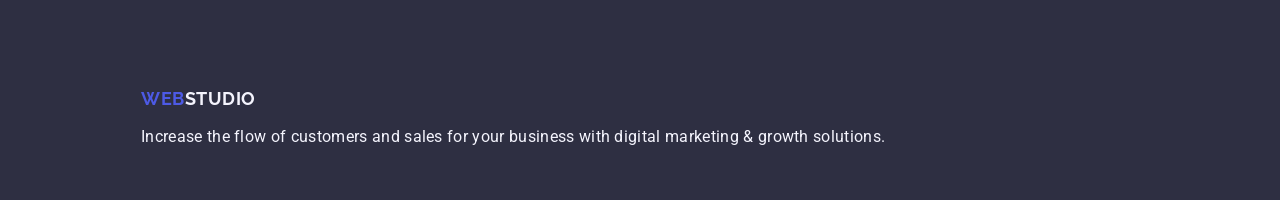
==== commit 1a634f2e: "update second section" ====
--- a/index.html
+++ b/index.html
@@ -4,8 +4,10 @@
     <meta charset="UTF-8">
     <meta name="viewport" content="width=device-width, initial-scale=1.0">
     <title>Document</title>
-    <link rel="stylesheet" href="https://cdnjs.cloudflare.com/ajax/libs/modern-normalize/2.0.0/modern-normalize.css"/>
-    <link rel="stylesheet" href="./css/style.css"/>
+    <link rel="stylesheet" href="https://cdnjs.cloudflare.com/ajax/libs/modern-normalize/2.0.0/modern-normalize.min.css"
+    integrity="sha512-4xo8blKMVCiXpTaLzQSLSw3KFOVPWhm/TRtuPVc4WG6kUgjH6J03IBuG7JZPkcWMxJ5huwaBpOpnwYElP/m6wg=="
+    crossorigin="anonymous" referrerpolicy="no-referrer" />
+    <link rel="stylesheet" href="./css/style.css">
     <link rel="preconnect" href="https://fonts.googleapis.com">
     <link rel="preconnect" href="https://fonts.gstatic.com" crossorigin>
     <link href="https://fonts.googleapis.com/css2?family=Raleway:wght@800&family=Roboto:wght@400;500;700;900&display=swap"
@@ -56,23 +58,23 @@
          <section class="advantage">
 
           <div class="container">
-                <h2 hidden class="title">Advantage</h2>
+                <h2 class="advantage-title">Advantage</h2>
     
                 <ul class="advantage-list">
                     <li class="advantage-item">
-                        <h3 class="advantage-title">Strategy</h3>
+                        <h3 class="advantage-post-title">Strategy</h3>
                         <p class="advantage-text">Our goal is to identify the business problem to walk away with the perfect and creative solution.</p>
                     </li>
                     <li class="advantage-item">
-                        <h3 class="advantage-title">Punctuality</h3>
+                        <h3 class="advantage-post-title">Punctuality</h3>
                         <p class="advantage-text">Bring the key message to the brand's audience for the best price within the shortest possible time.</p>
                     </li>
                     <li class="advantage-item">
-                        <h3 class="advantage-title">Diligence</h3>
+                        <h3 class="advantage-post-title">Diligence</h3>
                         <p class="advantage-text">Research and confirm brands that present the strongest digital growth opportunities and minimize risk.</p>
                     </li>
                     <li class="advantage-item">
-                        <h3 class="advantage-title">Technologies</h3>
+                        <h3 class="advantage-post-title">Technologies</h3>
                         <p class="advantage-text">Design practice focused on digital experiences. We bring forth a deep passion for problem-solving.</p>
                     </li>
                 </ul>
@@ -88,23 +90,31 @@
                 <ul class="team-list">
                     <li class="team-card">
                         <img src="./images/MarkGuerrero.jpg" alt="Mark Guerrero" width="264" height="260" />
-                        <h3 class="name">Mark Guerrero</h3>
-                        <p class="team-text">Product Designer</p>
+                        <div class="employer">
+                            <h3 class="name">Mark Guerrero</h3>
+                            <p class="team-text">Product Designer</p>
+                        </div>
                     </li>
                     <li class="team-card">
                         <img src="./images/TomFord.jpg" alt="Tom Ford" width="264" height="260" />
-                        <h3 class="name">Tom Ford</h3>
-                        <p class="team-text">Frontend Developer</p>
+                       <div class="employer">
+                            <h3 class="name">Tom Ford</h3>
+                            <p class="team-text">Frontend Developer</p>
+                       </div>
                     </li>
                     <li class="team-card">
                         <img src="./images/CamilaGarcia.jpg" alt="Camila Garcia" width="264" height="260" />
-                        <h3 class="name">Camila Garcia</h3>
-                        <p class="team-text">Marketing</p>
+                       <div class="employer">
+                            <h3 class="name">Camila Garcia</h3>
+                            <p class="team-text">Marketing</p>
+                       </div>
                     </li>
                     <li class="team-card">
                         <img src="./images/DanielWilson.jpg" alt="Daniel Wilson" width="264" height="260" />
-                        <h3 class="name">Daniel Wilson</h3>
-                        <p class="team-text">UI Designer</p>
+                       <div class="employer">
+                            <h3 class="name">Daniel Wilson</h3>
+                            <p class="team-text">UI Designer</p>
+                       </div>
                     </li>
                 </ul>
           </div>
@@ -158,7 +168,7 @@
 
             <a href="./index.html" class="footer-logo">Web<span class="studio">Studio</span></a>
             <p class="footer-text">Increase the flow of customers and sales for your business with digital marketing & growth solutions.</p>
-            
+
         </div>
     </footer>
 </body>
--- a/css/style.css
+++ b/css/style.css
@@ -58,14 +58,16 @@
     height: 72px;
     flex-shrink: 0;
     border-bottom: 1px solid var(--CORNFLOWER, #E7E9FC);
-    padding-top: 24px;
-    padding-bottom: 24px;
-    margin-right: auto;
-    margin-left: auto;
+    padding-left: 15px;
+    padding-right: 15px;
+    margin: 0 auto;
 }
 
 .header .container {
     display: flex;
+    width: 1158px;
+    justify-content: space-between;
+    
 }
 
 .logo{
@@ -75,7 +77,10 @@
     line-height: 1.17;
     letter-spacing: 0.03em;
     text-transform: uppercase;
-    color: #4D5AE5
+    color: #4D5AE5;
+    
+    margin-right: 76px;
+    
 }
 
 .web{
@@ -93,8 +98,8 @@
     display: inline-flex;
     align-items: flex-start;
     gap: 40px;
-    margin-left: 76px;
-    margin-right: 332px;
+    padding: 24px 0 24px;
+    
 }
 .nav-link{
     line-height: 1.5;
@@ -110,6 +115,7 @@
 
 .address-list {
     display: flex;
+    padding: 24px 0 24px;
     gap: 40px;
 }
 
@@ -123,17 +129,18 @@
   /* HERO */
 
   .main-title{
+    display: block;
     text-align: center;
     font-size: 56px;
     line-height: 1.07;
     letter-spacing: 0.02em;
-   color: #FFFFFF;
-   margin-top: 68px;
+    color: #FFFFFF;
+    max-width: 496px;
+    margin: 0 auto;
   }
 
  .hero{
-    padding-top: 120px;
-    padding-bottom: 120px;
+    padding: 188px 0 188px;
     width: 1440px;
     height: 600px;
     flex-shrink: 0;
@@ -151,6 +158,10 @@
     color: #FFFFFF;
     background-color: #4D5AE5;
     cursor: pointer;
+    border: none;
+
+    min-width: 169px;
+    height: 56px;
 
     display: block;
     padding: 16px 32px;
@@ -160,8 +171,8 @@
     box-shadow: 0px 4px 4px 0px rgba(0, 0, 0, 0.15);
     margin-top: 48px;
     margin-bottom: 68px;
-   margin-left: auto;
-   margin-right: auto;
+    margin-left: auto;
+    margin-right: auto;
  }
  .button:hover,
  .button:focus{
@@ -181,7 +192,12 @@
     margin-right: auto;
 }
 
- .advantage-title{
+.advantage-title {
+    visibility: hidden;
+    margin-bottom: 8px;
+}
+
+ .advantage-post-title {
     font-size: 20px;
     font-weight: 500;
     line-height: 1.2;
@@ -196,11 +212,11 @@
  }
 
  .advantage-item {
-    display: flex;
-        width: 264px;
-        flex-direction: column;
-        align-items: flex-start;
-        gap: 8px;
+     display: flex;
+     width: calc((100% - 72px) / 4);
+     flex-direction: column;
+     align-items: flex-start;
+     gap: 8px;
  }
  .advantage-text{
     font-size: 16px;
@@ -241,17 +257,30 @@
     gap: 24px;
 }  
 
+
 .team-card {
     display: inline-flex;
-        padding-bottom: 32px;
-        flex-direction: column;
-        justify-content: center;
-        align-items: center;
-        gap: 32px;
-        border-radius: 0px 0px 4px 4px;
-        background: var(--WHITE, #FFF);
-        box-shadow: 0px 2px 1px 0px rgba(46, 47, 66, 0.08), 0px 1px 1px 0px rgba(46, 47, 66, 0.16), 0px 1px 6px 0px rgba(46, 47, 66, 0.08);
-}
+    width: calc((100% - 72px) / 4);
+    padding-bottom: 32px;
+    flex-direction: column;
+    justify-content: center;
+    align-items: center;
+    gap: 32px;
+    border-radius: 0px 0px 4px 4px;
+    background: var(--WHITE, #FFF);
+    box-shadow: 0px 2px 1px 0px rgba(46, 47, 66, 0.08), 0px 1px 1px 0px rgba(46, 47, 66, 0.16), 0px 1px 6px 0px rgba(46, 47, 66, 0.08);
+}
+
+.employer {
+    display: flex;
+    width: 232px;
+    flex-direction: column;
+    justify-content: center;
+    align-items: center;
+    gap: 8px;
+    padding: 32px 0 32px;
+}
+
 .name {
     text-align: center;
     font-size: 20px;
@@ -347,6 +376,7 @@
     flex-shrink: 0;
     margin-left: auto;
     margin-right: auto;
+    padding: 100px 0 100px;
     background-color: #2E2F42;
  }
 
@@ -364,7 +394,7 @@
     text-transform: uppercase;
     color: #4D5AE5;
 
-    display: block;
+    display: inline-block;
     padding-top: 100px;
     margin-bottom: 16px;
  }
